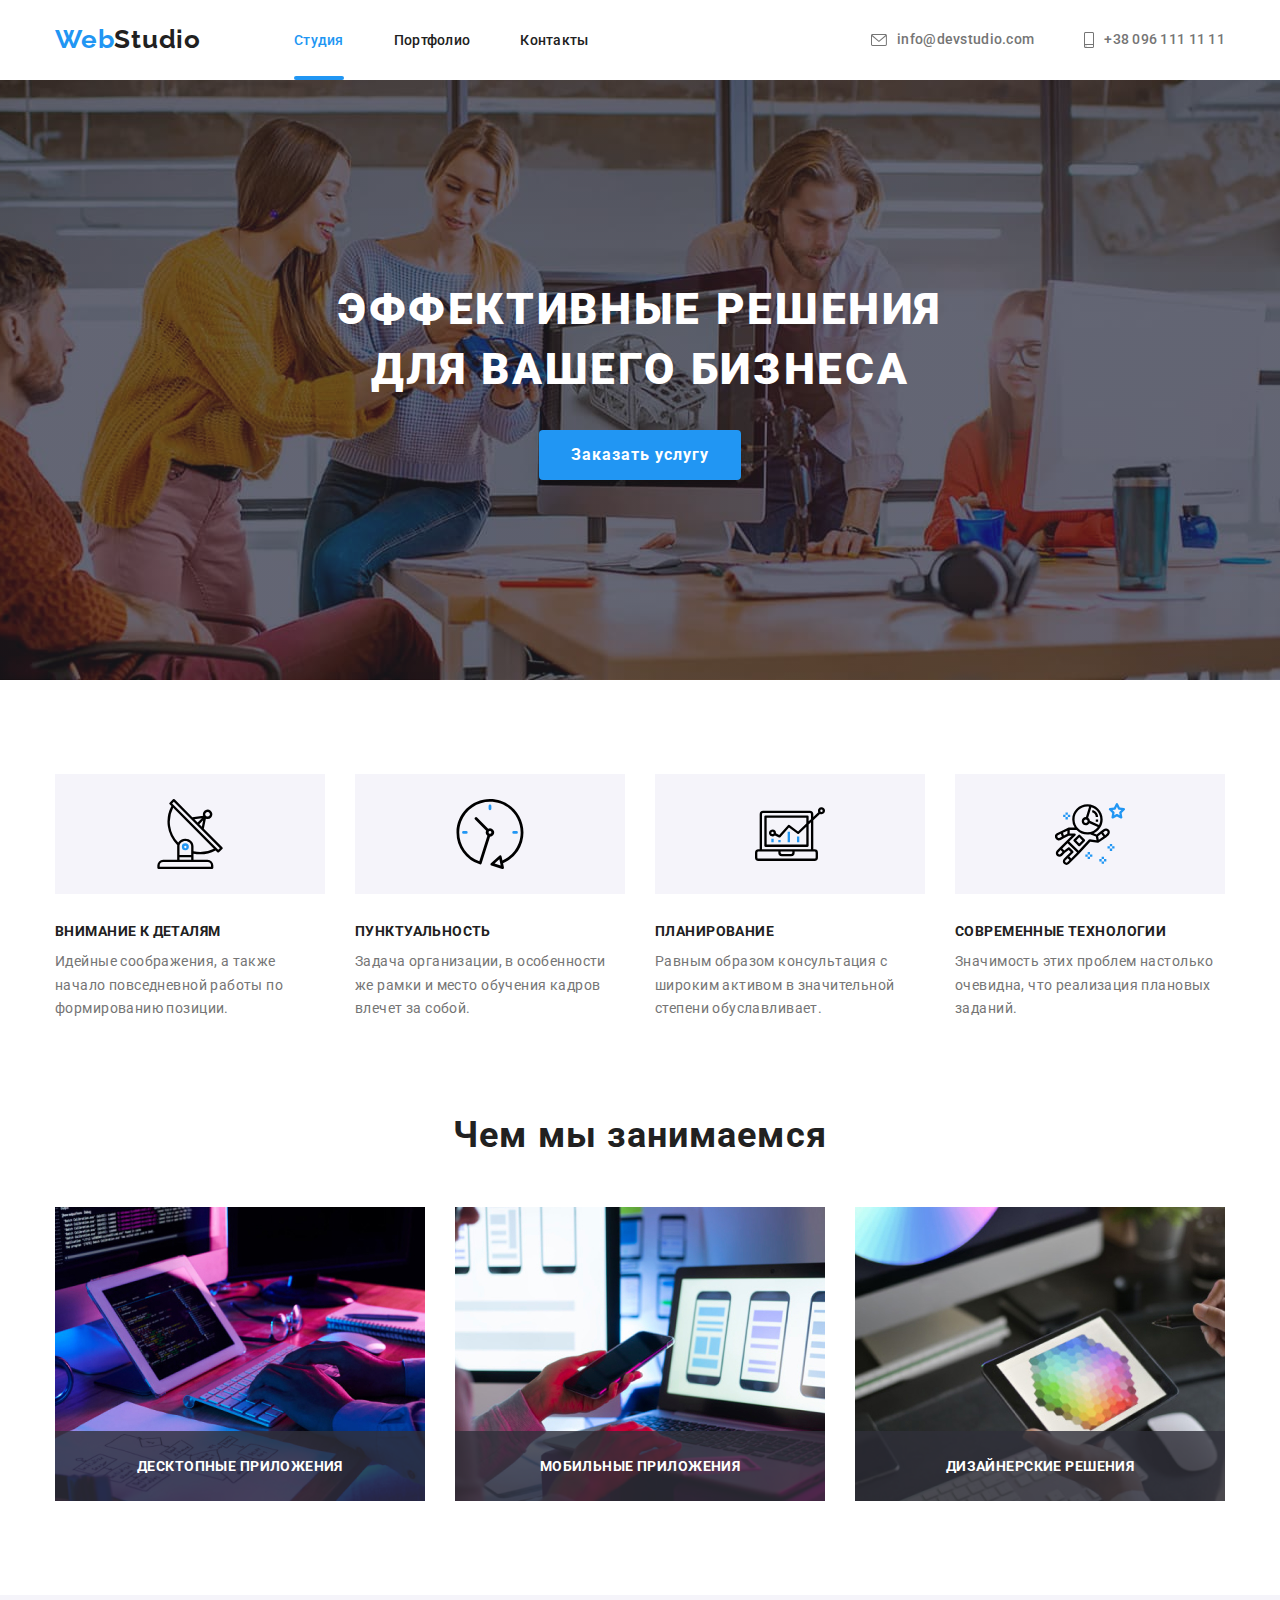
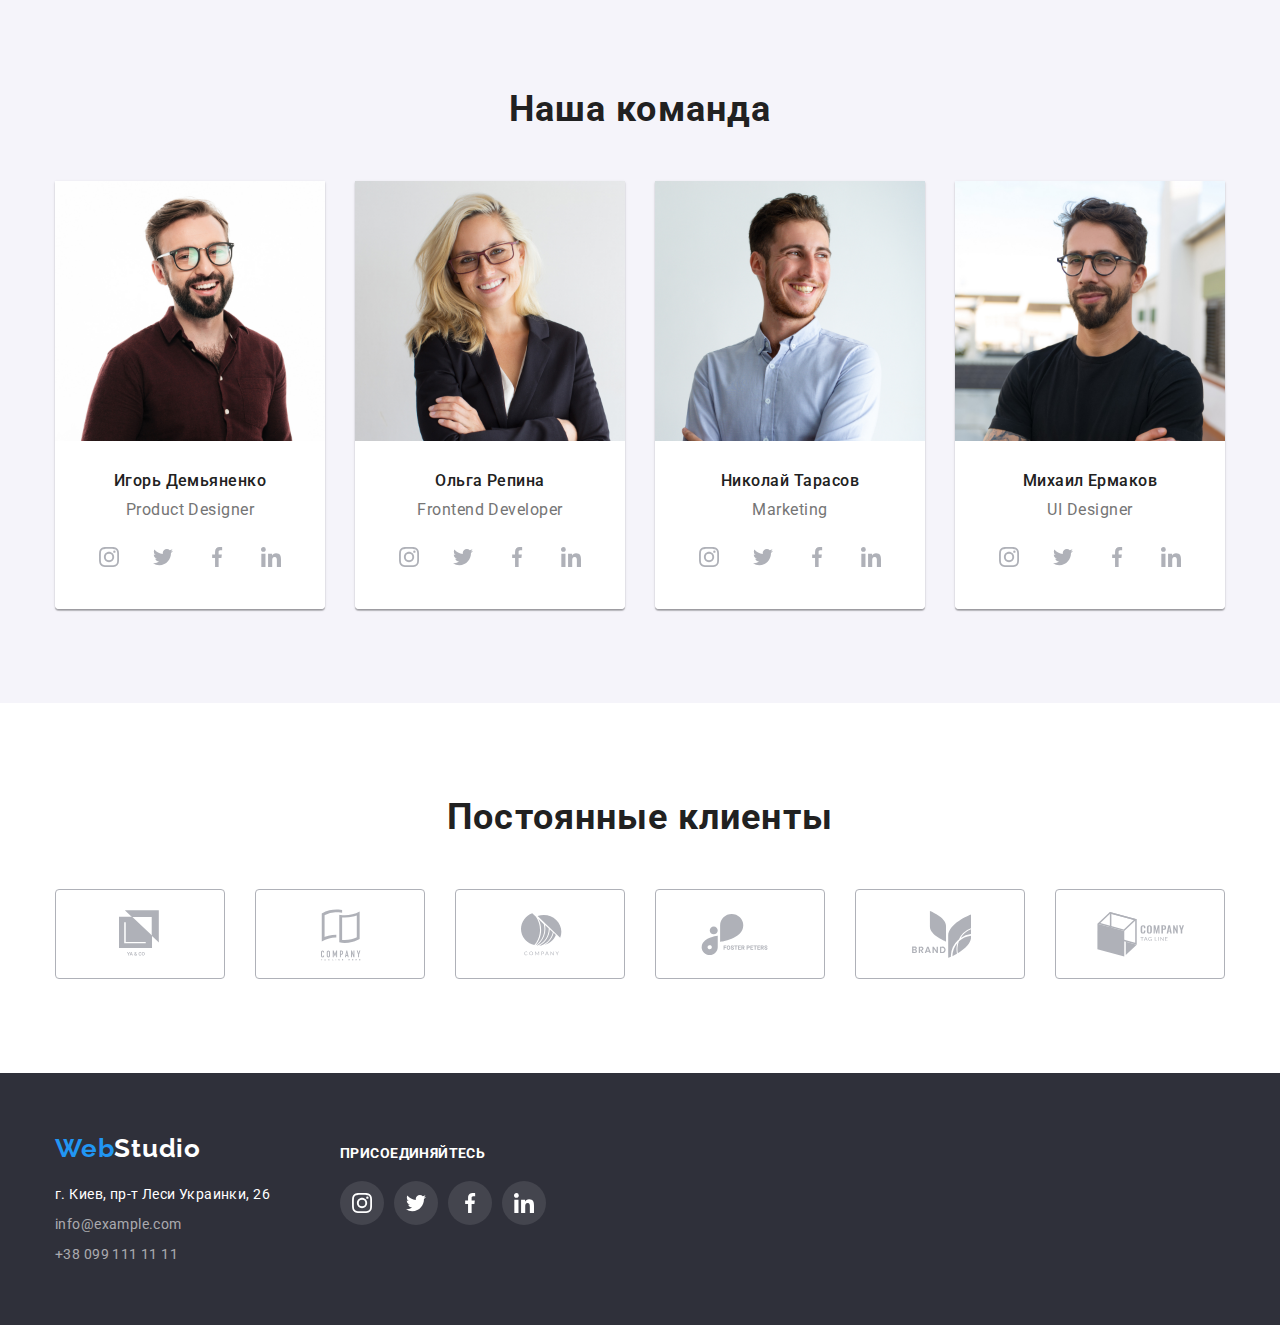
==== index.html @ b8bbd7d8 "complete main page" ====
<!DOCTYPE html>
<html lang="ru">
<head>
    <meta charset="UTF-8">
    <meta name="viewport" content="width=device-width, initial-scale=1.0">
    <link href="https://fonts.googleapis.com/css2?family=Raleway:wght@700&family=Roboto:wght@400;500;700;900&display=swap"
    rel="stylesheet">
    <link rel="stylesheet" href="https://cdnjs.cloudflare.com/ajax/libs/modern-normalize/1.0.0/modern-normalize.min.css">
    <link rel="stylesheet" href="./styles.css">
    <title>WebStudio</title>
</head>
<body>
    <header class="page-header">
        
           <div class="container header-container">
                <nav class="nav-content">
                    <a class="header-logo" href="./index.html"><span class="logo-part">Web</span>Studio</a>
                    <ul class="nav-list">
                        <li class="nav-link">
                            <a class="current item" href="./index.html">Студия</a>
                        </li>
                        <li class="nav-link">
                            <a class="item" href="./portfolio.html">Портфолио</a>
                        </li>
                        <li class="nav-link">
                            <a class="item" href="#">Контакты</a>
                        </li>
                    </ul>
                </nav>
                
                <ul class="info-head">
                    <li class="info-link">
                        <a class="item" href="mailto:info@devstudio.com">
                            <svg class="info-icon" width="16" height="12">
                                <use href="./images/sprite.svg#envelope"></use>
                            </svg>
                            info@devstudio.com
                        </a>
                        </li>
                    <li class="info-link">
                        <a class="item" href="tel:+380961111111">
                            <svg class="info-icon" width="10" height="16">
                                <use href="./images/sprite.svg#smartphone"></use>
                            </svg>
                            +38 096 111 11 11</a></li>
                </ul>
           </div>
    </header>
    
    <main>
                            <!--Hero-->
        <section class="hero-section">
            <div class="hero-container">
                <h1 class="hero-title">Эффективные решения для вашего бизнеса</h1>
                <button class="button" type="button">Заказать услугу</button>
            </div>
        </section>
        
                            <!--Наши преимущества-->
        <section class="features">
            <!-- <h2>Наши преимущества</h2> -->
            <div class="container">
                <ul class="features-list">
                    <li class="item">
                        <div class="features-icon">
                            <svg class="antenna" width="70" height="70">
                                <use href="./images/sprite.svg#antenna"></use>
                            </svg>
                        </div>
                        <h3 class="features-title">Внимание к деталям</h3>
                        <p class="features-content">Идейные соображения, а также начало повседневной работы по формированию позиции.</p>
                    </li>
                    <li class="item">
                        <div class="features-icon">
                            <svg class="antenna" width="70" height="70">
                                <use href="./images/sprite.svg#clock"></use>
                            </svg>
                        </div>
                        <h3 class="features-title">Пунктуальность</h3>
                        <p class="features-content">Задача организации, в особенности же рамки и место обучения кадров влечет за собой.
                        </p>
                    </li>
                    <li class="item">
                        <div class="features-icon">
                            <svg class="antenna" width="70" height="70">
                                <use href="./images/sprite.svg#diagram"></use>
                            </svg>
                        </div>
                        <h3 class="features-title">Планирование</h3>
                        <p class="features-content">Равным образом консультация с широким активом в значительной степени обуславливает.
                        </p>
                    </li>
                    <li class="item">
                        <div class="features-icon">
                            <svg class="antenna" width="70" height="70">
                                <use href="./images/sprite.svg#astronaut"></use>
                            </svg>
                        </div>
                        <h3 class="features-title">Современные технологии</h3>
                        <p class="features-content">Значимость этих проблем настолько очевидна, что реализация плановых заданий.</p>
                    </li>
                </ul>
            </div>
        </section>
                            <!-- Чем мы занимаемся -->
        <section class="doing">
            <div class="container">
                <h2 class="section-title">Чем мы занимаемся</h2>
                <ul class="doing-list">
                    <li class="doing-item">
                        <img class="doing-image" src="./images/img1.jpg" alt="doing-img" width="370">
                        <div class="doing-caption">
                            <p class="caption">Десктопные приложения</p>
                        </div>
                    </li>
                    <li class="doing-item">
                        <img class="doing-image" src="./images/img2.jpg" alt="doing-img" width="370">
                        <div class="doing-caption">
                            <p class="caption">Мобильные приложения</p>
                        </div>
                    </li>
                    <li class="doing-item">
                        <img class="doing-image" src="./images/img3.jpg" alt="doing-img" width="370">
                        <div class="doing-caption">
                            <p class="caption">Дизайнерские решения</p>
                        </div>
                    </li>
                </ul>
            </div>
        </section>
                            <!-- Наши сотрудники -->
        <section class="members">
            <div class="container">
                <h2 class="section-title">Наша команда</h2>
                <ul class="member-list">
                    <li class="card">
                        <img src="./images/photo1.jpg" alt="Игорь Демьяненко" width="270">
                        <div class="card-content">
                            <h4 class="members-name">Игорь Демьяненко</h4>
                            <p class="members-position">Product Designer</p>
                            <ul class="soc-media-list">
                                <li class="soc-media-item">
                                    <a class="soc-media-link" href="#">
                                        <svg class="soc-media-logo">
                                            <use href="./images/sprite.svg#instagram"></use>
                                        </svg>
                                    </a>
                                </li>
                                <li class="soc-media-item">
                                    <a class="soc-media-link" href="#">
                                        <svg class="soc-media-logo">
                                            <use href="./images/sprite.svg#twitter"></use>
                                        </svg>
                                    </a>
                                </li>
                                <li class="soc-media-item">
                                    <a class="soc-media-link" href="#">
                                        <svg class="soc-media-logo">
                                            <use href="./images/sprite.svg#facebook"></use>
                                        </svg>
                                    </a>
                                </li>
                                <li class="soc-media-item">
                                    <a class="soc-media-link" href="#">
                                        <svg class="soc-media-logo">
                                            <use href="./images/sprite.svg#linkedin"></use>
                                        </svg>
                                    </a>
                                </li>
                            </ul>
                        </div>
                    </li>
                    <li class="card">
                        <img src="./images/photo2.jpg" alt="Ольга Репина" width="270">
                        <div class="card-content">
                            <h4 class="members-name">Ольга Репина</h4>
                            <p class="members-position">Frontend Developer</p>
                            <ul class="soc-media-list">
                                <li class="soc-media-item">
                                    <a class="soc-media-link" href="#">
                                        <svg class="soc-media-logo">
                                            <use href="./images/sprite.svg#instagram"></use>
                                        </svg>
                                    </a>
                                </li>
                                <li class="soc-media-item">
                                    <a class="soc-media-link" href="#">
                                        <svg class="soc-media-logo">
                                            <use href="./images/sprite.svg#twitter"></use>
                                        </svg>
                                    </a>
                                </li>
                                <li class="soc-media-item">
                                    <a class="soc-media-link" href="#">
                                        <svg class="soc-media-logo">
                                            <use href="./images/sprite.svg#facebook"></use>
                                        </svg>
                                    </a>
                                </li>
                                <li class="soc-media-item">
                                    <a class="soc-media-link" href="#">
                                        <svg class="soc-media-logo">
                                            <use href="./images/sprite.svg#linkedin"></use>
                                        </svg>
                                    </a>
                                </li>
                            </ul>
                        </div>
                    </li>
                    <li class="card">
                        <img src="./images/photo3.jpg" alt="Николай Тарасов" width="270">
                        <div class="card-content">
                            <h4 class="members-name">Николай Тарасов</h4>
                            <p class="members-position">Marketing</p>
                            <ul class="soc-media-list">
                                <li class="soc-media-item">
                                    <a class="soc-media-link" href="#">
                                        <svg class="soc-media-logo">
                                            <use href="./images/sprite.svg#instagram"></use>
                                        </svg>
                                    </a>
                                </li>
                                <li class="soc-media-item">
                                    <a class="soc-media-link" href="#">
                                        <svg class="soc-media-logo">
                                            <use href="./images/sprite.svg#twitter"></use>
                                        </svg>
                                    </a>
                                </li>
                                <li class="soc-media-item">
                                    <a class="soc-media-link" href="#">
                                        <svg class="soc-media-logo">
                                            <use href="./images/sprite.svg#facebook"></use>
                                        </svg>
                                    </a>
                                </li>
                                <li class="soc-media-item">
                                    <a class="soc-media-link" href="#">
                                        <svg class="soc-media-logo">
                                            <use href="./images/sprite.svg#linkedin"></use>
                                        </svg>
                                    </a>
                                </li>
                            </ul>
                        </div>
                    </li>
                    <li class="card">
                        <img src="./images/photo4.jpg" alt="Михаил Ермаков" width="270">
                        <div class="card-content">
                            <h4 class="members-name">Михаил Ермаков</h4>
                            <p class="members-position">UI Designer</p>
                            <ul class="soc-media-list">
                                <li class="soc-media-item">
                                    <a class="soc-media-link" href="#">
                                        <svg class="soc-media-logo">
                                            <use href="./images/sprite.svg#instagram"></use>
                                        </svg>
                                    </a>
                                </li>
                                <li class="soc-media-item">
                                    <a class="soc-media-link" href="#">
                                        <svg class="soc-media-logo">
                                            <use href="./images/sprite.svg#twitter"></use>
                                        </svg>
                                    </a>
                                </li>
                                <li class="soc-media-item">
                                    <a class="soc-media-link" href="#">
                                        <svg class="soc-media-logo">
                                            <use href="./images/sprite.svg#facebook"></use>
                                        </svg>
                                    </a>
                                </li>
                                <li class="soc-media-item">
                                    <a class="soc-media-link" href="#">
                                        <svg class="soc-media-logo">
                                            <use href="./images/sprite.svg#linkedin"></use>
                                        </svg>
                                    </a>
                                </li>
                            </ul>
                        </div>
                    </li>
                </ul>
            </div>
        </section>


        <section class="clients">
           <div class="container">
               <h2 class="section-title">Постоянные клиенты</h2>
                <ul class="clients-list">
                    <li class="clients-list-item">
                        <a class="client-link" href="#">
                            <svg class="client-logo" width="44" height="49">
                                <use href="./images/sprite.svg#logo1"></use>
                            </svg>
                        </a>
                    </li>
                    <li class="clients-list-item">
                        <a class="client-link" href="#">
                            <svg class="client-logo" width="40" height="52">
                                <use href="./images/sprite.svg#logo2"></use>
                            </svg>
                        </a>
                    </li>
                    <li class="clients-list-item">
                        <a class="client-link" href="#">
                            <svg class="client-logo" width="41" height="43">
                                <use href="./images/sprite.svg#logo3"></use>
                            </svg>
                        </a>
                    </li>
                    <li class="clients-list-item">
                        <a class="client-link" href="#">
                            <svg class="client-logo" width="80" height="42">
                                <use href="./images/sprite.svg#logo4"></use>
                            </svg>
                        </a>
                    </li>
                    <li class="clients-list-item">
                        <a class="client-link" href="#">
                            <svg class="client-logo" width="59" height="47">
                                <use href="./images/sprite.svg#logo5"></use>
                            </svg>
                        </a>
                    </li>
                    <li class="clients-list-item">
                        <a class="client-link" href="#">
                            <svg class="client-logo" width="88" height="45">
                                <use href="./images/sprite.svg#logo6"></use>
                            </svg>
                        </a>
                    </li>
                </ul>
           </div>
        </section>
    </main>




    <footer class="page-footer">
        <div class="container footer-container">
            <div class="address-container">
                <a class="footer-logo" href="./index.html"><span class="logo-part">Web</span>Studio</a>
                <address>
                    <ul class="address-list">
                        <li class="address-list-item">
                            <p class="address">г. Киев, пр-т Леси Украинки, 26</p>
                        </li>
                        <li class="address-list-item"><a class="info-foot" href="mailto:info@example.com">info@example.com</a></li>
                        <li class="address-list-item"><a class="info-foot" href="tel:+380991111111">+38 099 111 11 11</a></li>
                    </ul>
                </address>
            </div>
            <div class="media-container">
                <p class="join-text">Присоединяйтесь</p>
                <ul class="footer-media-list">
                    <li class="footer-media-item">
                        <a class="footer-media-link" href="#">
                            <svg class="footer-media-logo">
                                <use href="./images/sprite.svg#instagram"></use>
                            </svg>
                        </a>
                    </li>
                    <li class="footer-media-item">
                        <a class="footer-media-link" href="#">
                            <svg class="footer-media-logo">
                                <use href="./images/sprite.svg#twitter"></use>
                            </svg>
                        </a>
                    </li>
                    <li class="footer-media-item">
                        <a class="footer-media-link" href="#">
                            <svg class="footer-media-logo">
                                <use href="./images/sprite.svg#facebook"></use>
                            </svg>
                        </a>
                    </li>
                    <li class="footer-media-item">
                        <a class="footer-media-link" href="#">
                            <svg class="footer-media-logo">
                                <use href="./images/sprite.svg#linkedin"></use>
                            </svg>
                        </a>
                    </li>
                </ul>
            
            </div>
        </div>
        
    </footer>
</body>
</html>
---- styles.css ----
:root {
  --primary-title-color: #212121;
  --primary-text-color: #757575;
  --accent-color: #2196f3;
  --secondary-title-color: #ffffff;
  --button-background: #f5f4fa;
  --footer-background: #2f303a;
  --hero-background: #c4c4c4;
  --border: #eeeeee;
  --icon-background: #f5f4fa;
  --logo-color: rgba(175, 177, 184, 1);
}

/* Header */
body {
  font-family: Roboto, sans-serif;
  color: var(--primary-text-color);
}

ul {
  list-style: none;
  padding-inline-start: 0px;
  margin: 0px;
}

p {
  font-style: normal;
  margin: 0px;
}
a {
  text-decoration: none;
  font-style: normal;
}
h1,
h2,
h3,
h4 {
  margin: 0px;
}
img {
  display: block;
  max-width: 100%;
  height: auto;
}
.container {
  width: 1200px;
  padding-left: 15px;
  padding-right: 15px;
  margin-left: auto;
  margin-right: auto;
}

.header-container {
  display: flex;
  justify-content: space-between;
}
.nav-content {
  display: flex;
  align-items: center;
}
.logo-part {
  color: var(--accent-color);
}
.header-logo {
  margin-right: 93px;
  font-family: Raleway;
  color: var(--primary-title-color);
  font-weight: 700;
  font-size: 26px;
  line-height: 1.2;
  letter-spacing: 0.03em;
}
.footer-logo {
  display: block;
  margin-bottom: 20px;
  font-family: Raleway;
  color: var(--secondary-title-color);
  font-weight: 700;
  font-size: 26px;
  line-height: 1.2;
  letter-spacing: 0.03em;
}
.nav-list {
  display: flex;
}

.nav-link .item {
  color: var(--primary-title-color);
  font-weight: 500;
  font-size: 14px;
  line-height: 1.15;
  letter-spacing: 0.02em;

  display: block;
  position: relative;
  padding-bottom: 32px;
  padding-top: 32px;
  transition: color 250ms;
}
.nav-link + .nav-link {
  margin-left: 50px;
}
.nav-link .item:hover,
.nav-link .item:focus {
  color: var(--accent-color);
}

.nav-list .current {
  color: var(--accent-color);
}
.info-head {
  display: flex;
  align-items: center;
}
.info-link + .info-link {
  margin-left: 50px;
}
.info-head .item {
  display: flex;
  
  color: var(--primary-text-color);
  font-weight: 500;
  font-size: 14px;
  line-height: 1.14;
  letter-spacing: 0.02em;
  align-items: center;
  transition: color 250ms;
 
}
.info-icon {
  fill: var(--primary-text-color);
  margin-right: 10px;
  transition: fill 250ms;
  
}
.info-link .item:hover,
.info-link .item:focus {
  color: var(--accent-color);
}
.info-link .item:hover .info-icon,
.info-link .item:focus .info-icon {
  fill: var(--accent-color);
}
.item.current:after {
  display: block;
  position: absolute;
  content: '';
  width: 100%;
  height: 4px;
  bottom: 0;
  background-color: var(--accent-color);
  border-radius: 2px;
  
}

/* HERO CONTAINER */
.hero-section {
  max-width: 1600px;
 padding: 200px 0px;
  margin-left: auto;
  margin-right: auto;
  background-image: linear-gradient(
      to right,
      rgba(47, 48, 58, 0.4),
      rgba(47, 48, 58, 0.4)
    ),
    url(./images/hero_background.jpg);
  background-color: var(--hero-background);
  background-position: center;
}
.hero-container {
  width: 700px;
  text-align: center;
  margin-left: auto;
  margin-right: auto;
 
}
.hero-title {
  color: var(--secondary-title-color);
  margin: 0px;
  margin-bottom: 30px;
  font-weight: 900;
  font-size: 44px;
  line-height: 1.36;
  text-align: center;
  letter-spacing: 0.06em;
  text-transform: uppercase;
}
.button {
  display: inline-block;
  color: var(--secondary-title-color);
  background-color: var(--accent-color);
  min-width: 200px;
  padding: 10px 32px;
  font-weight: 700;
  font-size: 16px;
  line-height: 1.88;
  box-shadow: 0px 4px 4px rgba(0, 0, 0, 0.15);
  border: transparent;
  border-radius: 4px;

  align-items: center;
  text-align: center;
  letter-spacing: 0.06em;
}

/* FEATURES */
.features {
  padding: 94px 0px;
}
.features-list {
  display: flex;
}
.features-list .item {
  width: 270px;
  margin-right: 30px;
}
.features-list .item:last-child {
  margin-right: 0px;
}
.features-title {
  color: var(--primary-title-color);
  font-weight: 700;
  font-size: 14px;
  line-height: 1.14;
  letter-spacing: 0.03em;
  text-transform: uppercase;
  margin-bottom: 10px;
}

.features-icon {
  display: flex;
  height: 120px;
  background-color: var(--icon-background);
  margin-bottom: 30px;
  align-items: center;
  justify-content: center;
}

.features-content {
  color: var(--primary-text-color);
  font-weight: 400;
  font-size: 14px;
  line-height: 1.7;
  letter-spacing: 0.03em;
}

/* ЧЕМ МЫ ЗАНИМАЕМСЯ */
.section-title {
  color: var(--primary-title-color);
  font-weight: 700;
  font-size: 36px;
  line-height: 1.16;
  letter-spacing: 0.03em;
  margin-bottom: 50px;
  text-align: center;
}

.doing {
  padding-bottom: 94px;
}
.doing-list {
  display: flex;
}
.doing-item {
  position: relative;
}
.doing-caption {
  display: flex;
  position: absolute;
  width: 100%;
  height: 70px;
  bottom: 0;
  background: rgba(47, 48, 58, 0.8);
  align-items: center;
  justify-content: center;
  

}
.caption {
  display: block;
  font-style: normal;
font-weight: bold;
font-size: 14px;
line-height: 16px;
color: var(--secondary-title-color);
letter-spacing: 0.03em;
text-transform: uppercase;



}


.doing-item:not(:last-child) {
  margin-right: 30px;
}

/* НАША КОМАНДА */


.members {
  background-color: var(--button-background);
  padding: 94px 0px;
  text-align: center;
}

.member-list {
  display: flex;
}

.card:not(:last-child) {
  margin-right: 30px;
}

.card {
  box-shadow: 0px 1px 3px rgba(0, 0, 0, 0.12), 0px 1px 1px rgba(0, 0, 0, 0.14),
    0px 2px 1px rgba(0, 0, 0, 0.2);
  border-radius: 0px 0px 4px 4px;
  overflow: hidden;
}

.card-content {
  background-color: var(--secondary-title-color);
  padding: 30px 32px;
}
.members-name {
  color: var(--primary-title-color);
  font-weight: 500;
  font-size: 16px;
  line-height: 1.2;
  letter-spacing: 0.03em;
  margin-bottom: 10px;
}

.members-position {
  color: var(--primary-text-color);
  font-weight: 400;
  font-size: 16px;
  line-height: 1.2;
  letter-spacing: 0.03em;
  margin-bottom: 16px;
}

.soc-media-list {
  display: flex;
}
.soc-media-item {
  display: block;
  justify-content: center;
  align-items: center;
}
.soc-media-item:not(:last-child) {
  margin-right: 10px;
}
.soc-media-link {
  display: flex;

  width: 44px;
  height: 44px;

  justify-content: center;
  align-items: center;
  border-radius: 50%;
  transition: background-color 250ms;
}

.soc-media-logo {
  display: block;
  width: 20px;
  height: 20px;
  fill: var(--logo-color);
  transition: fill 250ms;
}

.soc-media-link:hover,
.soc-media-link:focus {
  background-color: var(--accent-color);
}
.soc-media-link:hover .soc-media-logo,
.soc-media-link:focus .soc-media-logo {
  fill: #ffffff;
}
/* CLIENTS SECTION */
.clients {
  padding-top: 94px;
  padding-bottom: 94px;
}
.clients-list {
  display: flex;
}
.clients-list-item {
  width: 170px;
  height: 90px;
  border: 1px solid var(--logo-color);
  border-radius: 4px;
  transition: border-color 250ms;
}
.clients-list-item:not(:last-child) {
  margin-right: 30px;
}
.client-link {
  display: flex;
  width: 170px;
  height: 90px;
  justify-content: center;
  align-items: center;
 
}
.client-logo {
  fill: var(--logo-color);
  transition: fill 250ms;
}

.clients-list-item:hover {
  border-color: var(--accent-color);
}
.clients-list-item:hover .client-logo {
  fill: var(--accent-color);
}

/* FOOTER SECTION */
.address {
  color: var(--secondary-title-color);
  font-weight: 400;
  font-size: 14px;
  line-height: 1.5;
  letter-spacing: 0.03em;
}

.info-foot {
  color: rgba(255, 255, 255, 0.6);
  font-weight: 400;
  font-size: 14px;
  line-height: 1.5;
  letter-spacing: 0.03em;
}

.info-list-foot:hover,
.info-list-foot:focus {
  color: var(--accent-color);
}

.page-footer {
  display: flex;
  background-color: var(--footer-background);
  padding-top: 60px;
  padding-bottom: 60px;
}
.footer-container {
  display: flex;
}
.address-container {
  margin-right: 70px;
}
.join-text {
  color: rgba(255, 255, 255, 1);
  margin-bottom: 20px;
  font-style: normal;
  font-weight: bold;
  font-size: 14px;
  line-height: 16px;
  letter-spacing: 0.03em;
  text-transform: uppercase;
}
.media-container {
  margin-top: 12px;
}
.address-list-item {
  display: block;
}
.address-list-item:not(:last-child) {
  margin-bottom: 9px;
}

.footer-media-list {
  display: flex;
}
.footer-media-item {
  display: block;
  justify-content: center;
  align-items: center;
}
.footer-media-item:not(:last-child) {
  margin-right: 10px;
}
.footer-media-link {
  display: flex;
  background: rgba(255, 255, 255, 0.1);
  width: 44px;
  height: 44px;

  justify-content: center;
  align-items: center;
  border-radius: 50%;
  transition: background-color 250ms;
}

.footer-media-logo {
  display: block;
  width: 20px;
  height: 20px;
  fill: #ffffff;
}

.footer-media-link:hover,
.footer-media-link:focus {
  background-color: var(--accent-color);
}
.footer-media-link:hover .footer-media-logo,
.footer-media-link:focus .footer-media-logo {
  fill: #ffffff;
}

/* Стили для Portfolio */
.portfolio-section {
  padding-top: 94px;
  padding-bottom: 94px;
  border-top: 1px solid #ececec;
}
.filter {
  display: flex;
  margin-bottom: 50px;
  justify-content: center;
}
.filter-button {
  display: block;
  color: var(--primary-title-color);
  background-color: var(--button-background);
  font-weight: 500;
  font-size: 16px;
  line-height: 1.6;
  text-align: center;
  letter-spacing: 0.03em;
  padding: 6px 22px;
  border: transparent;
  border-radius: 4px;
}
.filter-item:not(:last-child) {
  margin-right: 8px;
}
.filter-button:hover,
.filter-button:focus {
  color: var(--secondary-title-color);
  background-color: var(--accent-color);
}
.work-card {
  display: block;

  margin-right: 30px;
  margin-bottom: 30px;
}
.work-card:hover,
.work-card:focus {
  box-shadow: 0px 1px 1px rgba(0, 0, 0, 0.12), 0px 4px 4px rgba(0, 0, 0, 0.06),
    1px 4px 6px rgba(0, 0, 0, 0.16);
}
.work-card:nth-child(3n) {
  margin-right: 0px;
}
.work-card:nth-last-child(-n + 3) {
  margin-bottom: 0px;
}

.work-list {
  display: flex;
  flex-wrap: wrap;
}

.work-card-content {
  border-bottom: 1px solid var(--border);
  border-left: 1px solid var(--border);
  border-right: 1px solid var(--border);
  padding: 20px 24px;
}
.project-title {
  color: var(--primary-title-color);
  font-weight: 700;
  font-size: 18px;
  line-height: 2;
  letter-spacing: 0.06em;
}
.project-type {
  color: var(--primary-text-color);
  font-weight: 400;
  font-size: 16px;
  line-height: 1.88;
  letter-spacing: 0.03em;
}
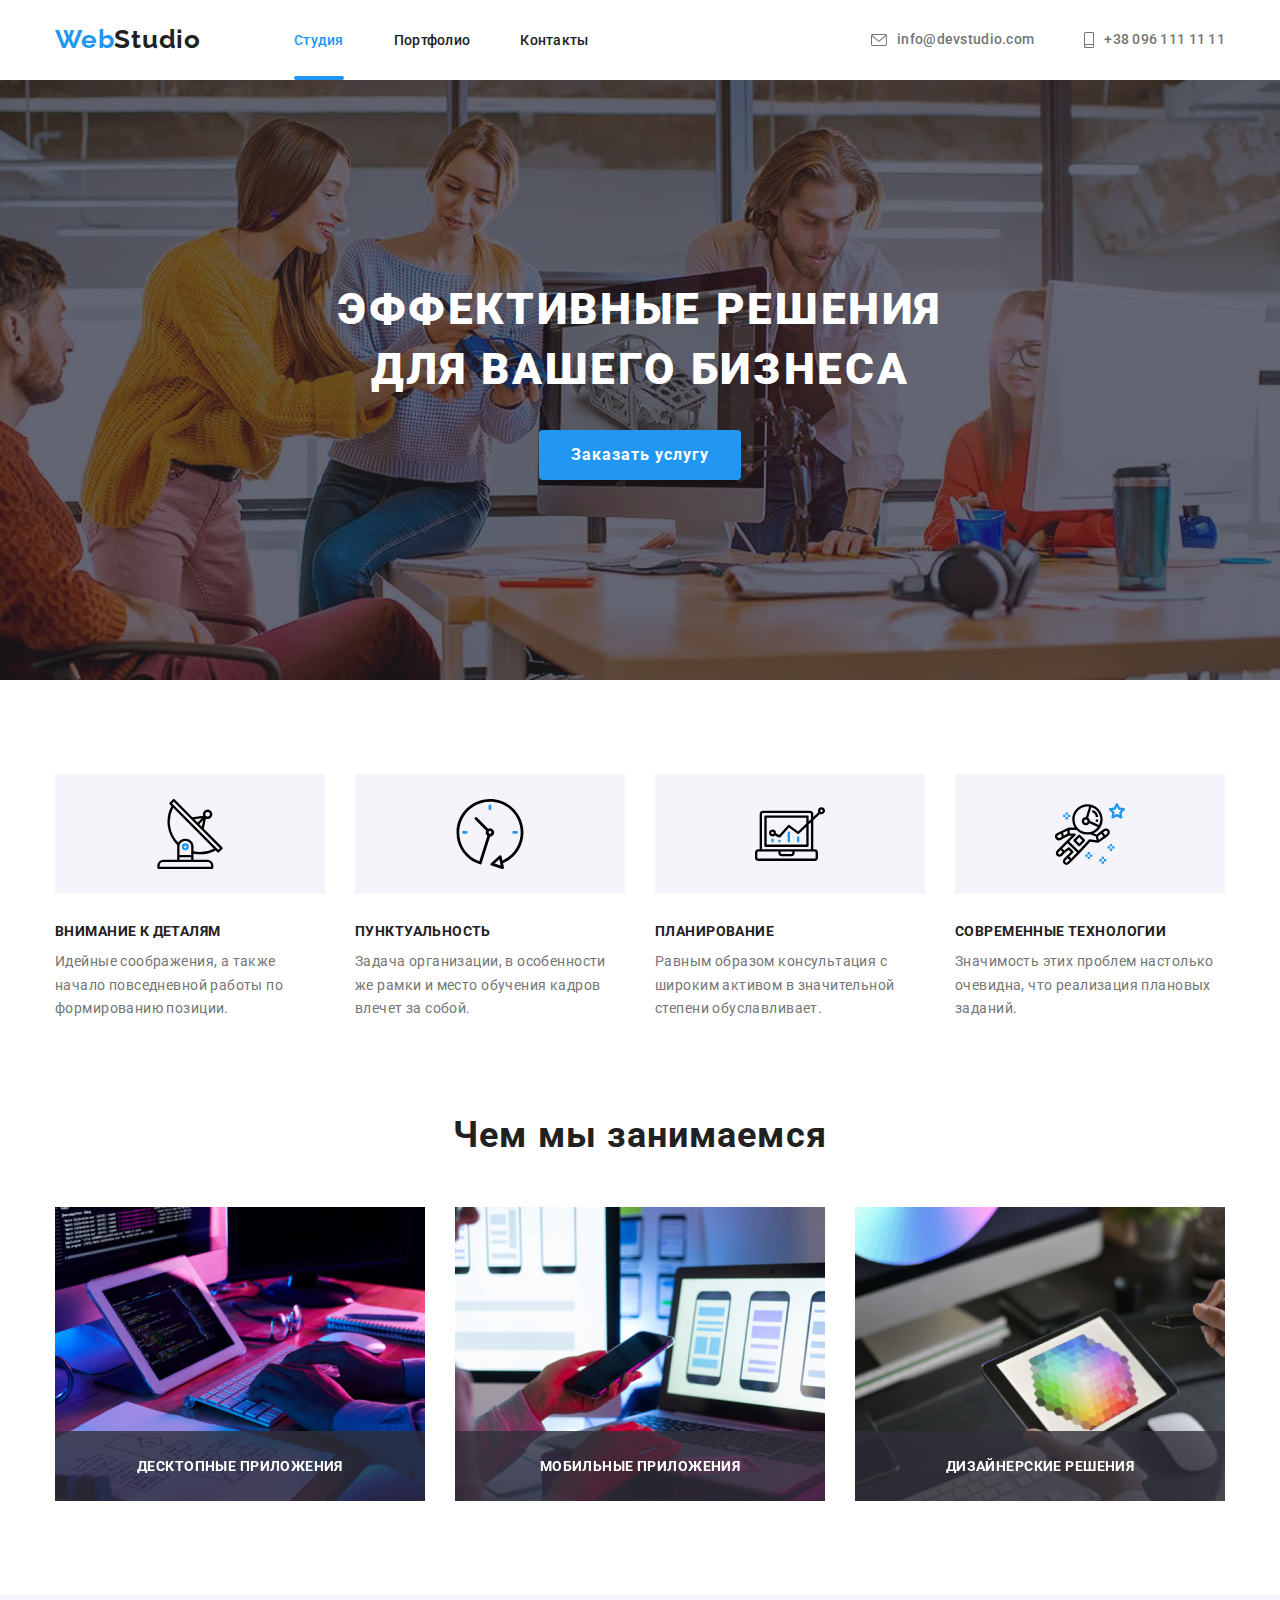
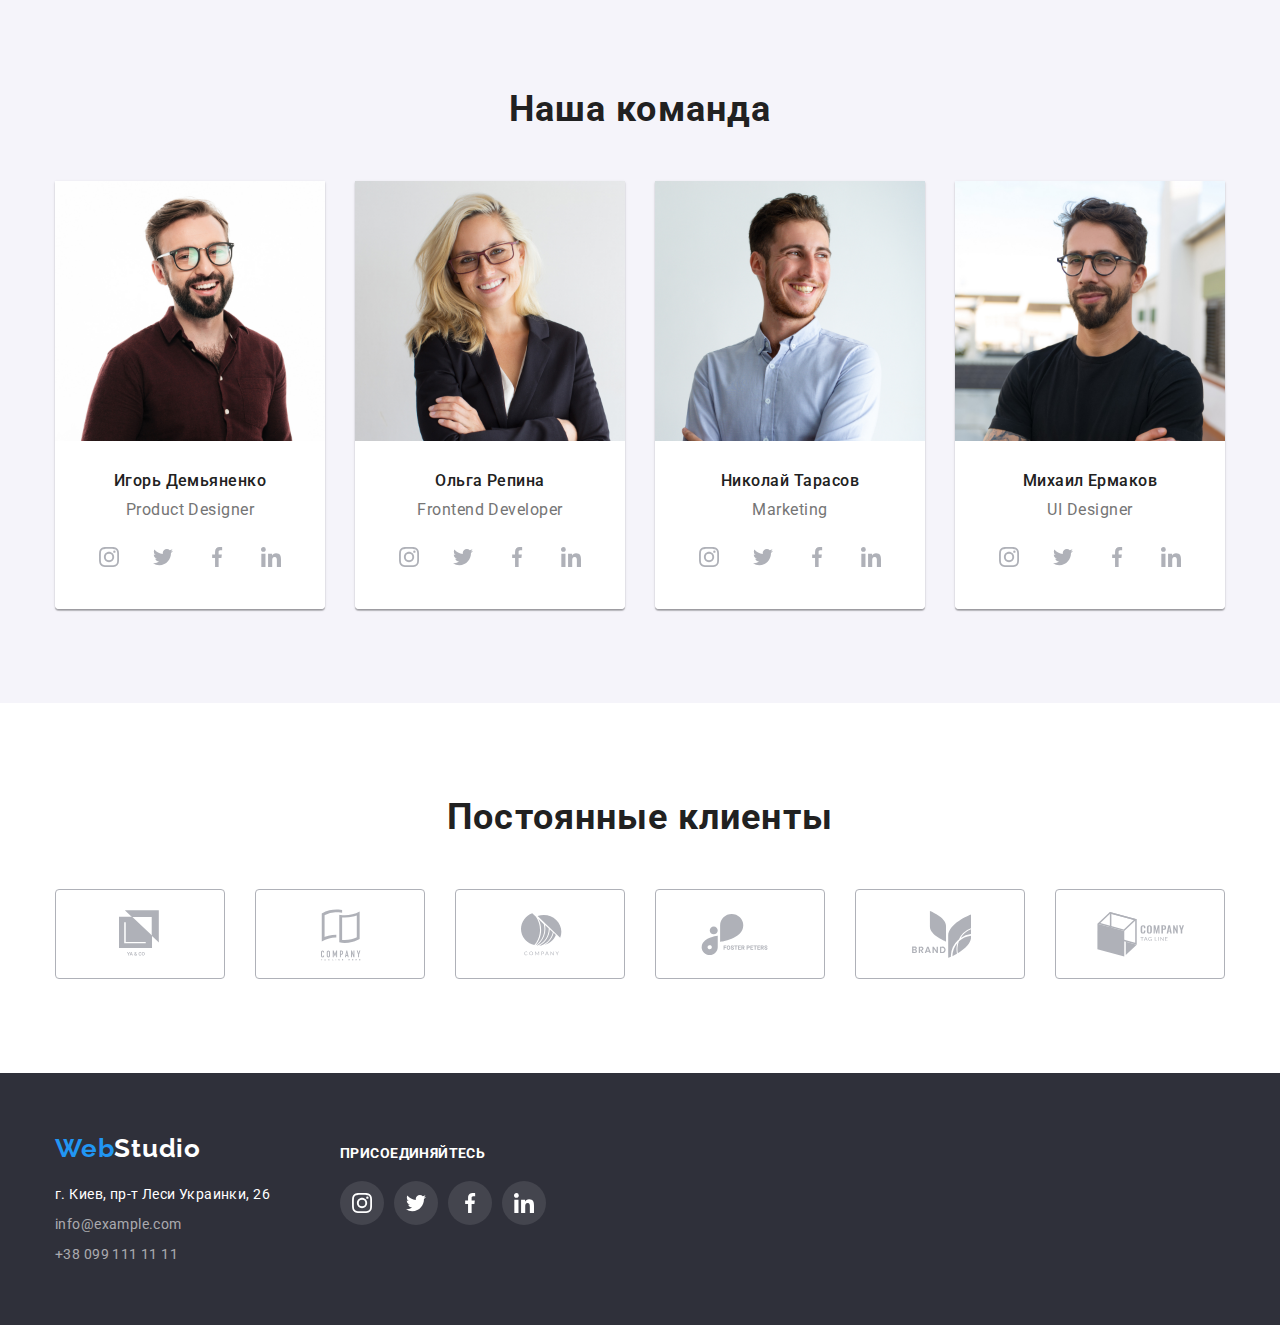
==== commit 5b067c66: "complete" ====
--- a/index.html
+++ b/index.html
@@ -52,7 +52,14 @@
         <section class="hero-section">
             <div class="hero-container">
                 <h1 class="hero-title">Эффективные решения для вашего бизнеса</h1>
-                <button class="button" type="button">Заказать услугу</button>
+                <button class="button" type="button" data-modal-open>Заказать услугу</button>
+                <div class="backdrop is-hidden" data-modal>
+                    <div class="modal">
+                        <svg class="modal-icon-close" width="30px" height="30px" data-modal-close>
+                            <use href="./images/sprite.svg#close"></use>
+                        </svg>
+                    </div>
+                </div>
             </div>
         </section>
         
@@ -391,5 +398,6 @@
         </div>
         
     </footer>
+    <script src="./js/modal.js"></script>
 </body>
 </html>--- a/styles.css
+++ b/styles.css
@@ -95,7 +95,7 @@
   position: relative;
   padding-bottom: 32px;
   padding-top: 32px;
-  transition: color 250ms;
+  transition: color 250ms cubic-bezier(0.4, 0, 0.2, 1);
 }
 .nav-link + .nav-link {
   margin-left: 50px;
@@ -124,13 +124,13 @@
   line-height: 1.14;
   letter-spacing: 0.02em;
   align-items: center;
-  transition: color 250ms;
+  transition: color 250ms cubic-bezier(0.4, 0, 0.2, 1);
  
 }
 .info-icon {
   fill: var(--primary-text-color);
   margin-right: 10px;
-  transition: fill 250ms;
+  transition: fill 250ms cubic-bezier(0.4, 0, 0.2, 1);
   
 }
 .info-link .item:hover,
@@ -141,7 +141,7 @@
 .info-link .item:focus .info-icon {
   fill: var(--accent-color);
 }
-.item.current:after {
+.item.current::after {
   display: block;
   position: absolute;
   content: '';
@@ -150,7 +150,6 @@
   bottom: 0;
   background-color: var(--accent-color);
   border-radius: 2px;
-  
 }
 
 /* HERO CONTAINER */
@@ -169,6 +168,7 @@
   background-position: center;
 }
 .hero-container {
+  position: relative;
   width: 700px;
   text-align: center;
   margin-left: auto;
@@ -362,7 +362,7 @@
   justify-content: center;
   align-items: center;
   border-radius: 50%;
-  transition: background-color 250ms;
+  transition: background-color 250ms cubic-bezier(0.4, 0, 0.2, 1);
 }
 
 .soc-media-logo {
@@ -370,7 +370,7 @@
   width: 20px;
   height: 20px;
   fill: var(--logo-color);
-  transition: fill 250ms;
+  transition: fill 250ms cubic-bezier(0.4, 0, 0.2, 1);
 }
 
 .soc-media-link:hover,
@@ -394,7 +394,7 @@
   height: 90px;
   border: 1px solid var(--logo-color);
   border-radius: 4px;
-  transition: border-color 250ms;
+  transition: border-color 250ms cubic-bezier(0.4, 0, 0.2, 1);
 }
 .clients-list-item:not(:last-child) {
   margin-right: 30px;
@@ -409,7 +409,7 @@
 }
 .client-logo {
   fill: var(--logo-color);
-  transition: fill 250ms;
+  transition: fill 250ms cubic-bezier(0.4, 0, 0.2, 1);
 }
 
 .clients-list-item:hover {
@@ -493,7 +493,7 @@
   justify-content: center;
   align-items: center;
   border-radius: 50%;
-  transition: background-color 250ms;
+  transition: background-color 250ms cubic-bezier(0.4, 0, 0.2, 1);
 }
 
 .footer-media-logo {
@@ -535,6 +535,7 @@
   padding: 6px 22px;
   border: transparent;
   border-radius: 4px;
+  transition: color 250ms cubic-bezier(0.4, 0, 0.2, 1), background-color 250ms cubic-bezier(0.4, 0, 0.2, 1);
 }
 .filter-item:not(:last-child) {
   margin-right: 8px;
@@ -544,21 +545,23 @@
   color: var(--secondary-title-color);
   background-color: var(--accent-color);
 }
-.work-card {
-  display: block;
-
+.work-list-item {
   margin-right: 30px;
   margin-bottom: 30px;
+}
+.work-card {
+  display: block;
+  transition: box-shadow 250ms cubic-bezier(0.4, 0, 0.2, 1);
 }
 .work-card:hover,
 .work-card:focus {
   box-shadow: 0px 1px 1px rgba(0, 0, 0, 0.12), 0px 4px 4px rgba(0, 0, 0, 0.06),
     1px 4px 6px rgba(0, 0, 0, 0.16);
 }
-.work-card:nth-child(3n) {
+.work-list-item:nth-child(3n) {
   margin-right: 0px;
 }
-.work-card:nth-last-child(-n + 3) {
+.work-list-item:nth-last-child(-n + 3) {
   margin-bottom: 0px;
 }
 
@@ -587,3 +590,74 @@
   line-height: 1.88;
   letter-spacing: 0.03em;
 }
+.work-image {
+  width: 370px;
+  position: relative;
+  overflow: hidden;
+}
+.overlay {
+  position: absolute;
+  display: block;
+  width: 100%;
+  height: 100%;
+  padding: 63px 24px;
+  background-color: rgba(33, 150, 243, 0.9);
+  top: 0;
+  left: 0;
+  transform: translateY(100%);
+  transition: transform 250ms cubic-bezier(0.4, 0, 0.2, 1);
+ 
+
+  
+}
+.work-card:hover .overlay,
+.work-card:focus .overlay {
+  transform: translateY(0%);
+}
+.overlay-text {
+  font-style: normal;
+  font-weight: normal;
+  font-size: 18px;
+  line-height: 28px;
+ 
+  
+  letter-spacing: 0.03em;
+  
+  color: #FFFFFF;
+}
+
+/* MODAL WINDOW */
+.backdrop {
+  position: fixed;
+  top: 0;
+  left: 0;
+  width: 100%;
+  height: 100%;
+  background-color: rgba(0, 0, 0, 0.2);
+  opacity: 1;
+  transition: opacity 250ms cubic-bezier(0.4, 0, 0.2, 1);
+}
+.backdrop.is-hidden {
+  opacity: 0;
+  pointer-events: none;
+}
+.backdrop.is-hidden .modal {
+  transform: translate(-50%, -50%) scale(0.9);
+ 
+}
+.modal {
+  position: absolute;
+  width: 528px;
+  height: 581px;
+  top: 50%;
+  left: 50%;
+  background-color: #ffffff;
+  border-radius: 4px;
+  transform: translate(-50%, -50%) scale(1);
+  transition: transform 250ms cubic-bezier(0.4, 0, 0.2, 1);
+}
+.modal-icon-close {
+position: absolute;
+top: 8px;
+right: 8px;
+}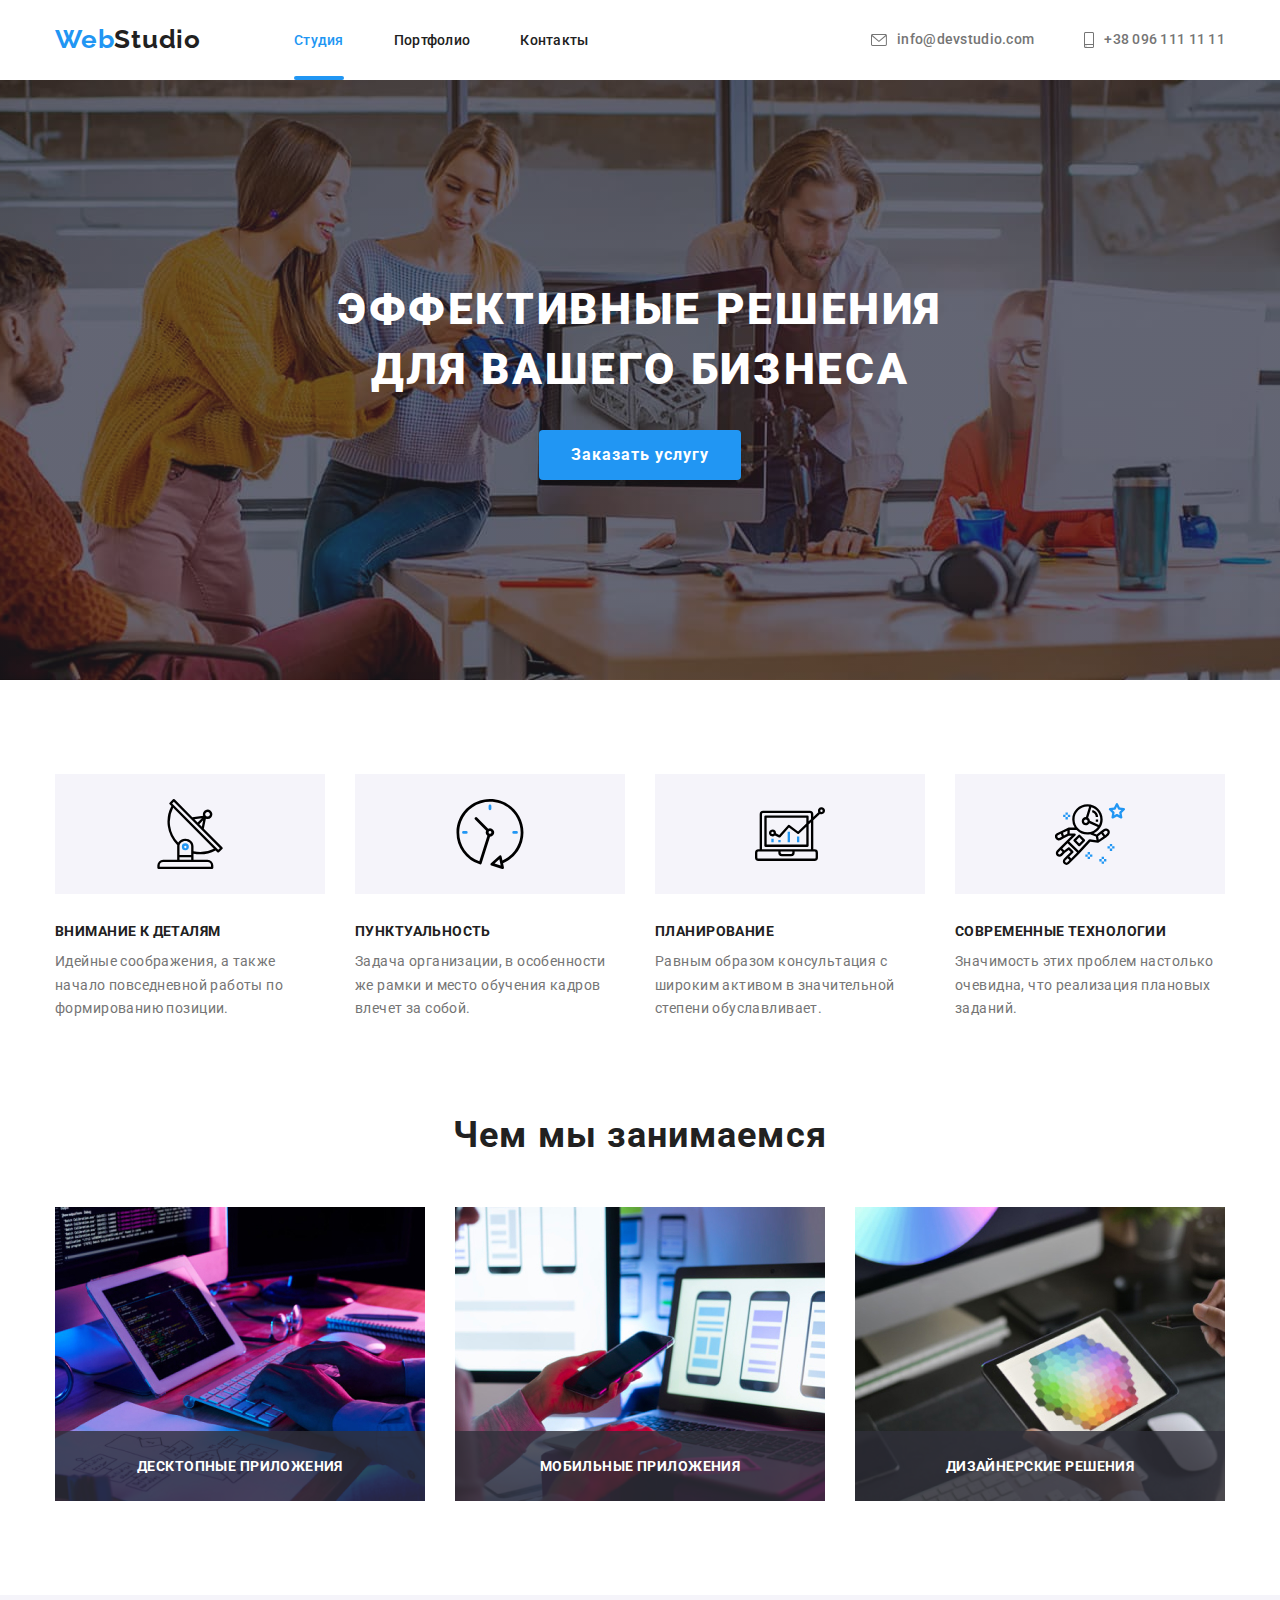
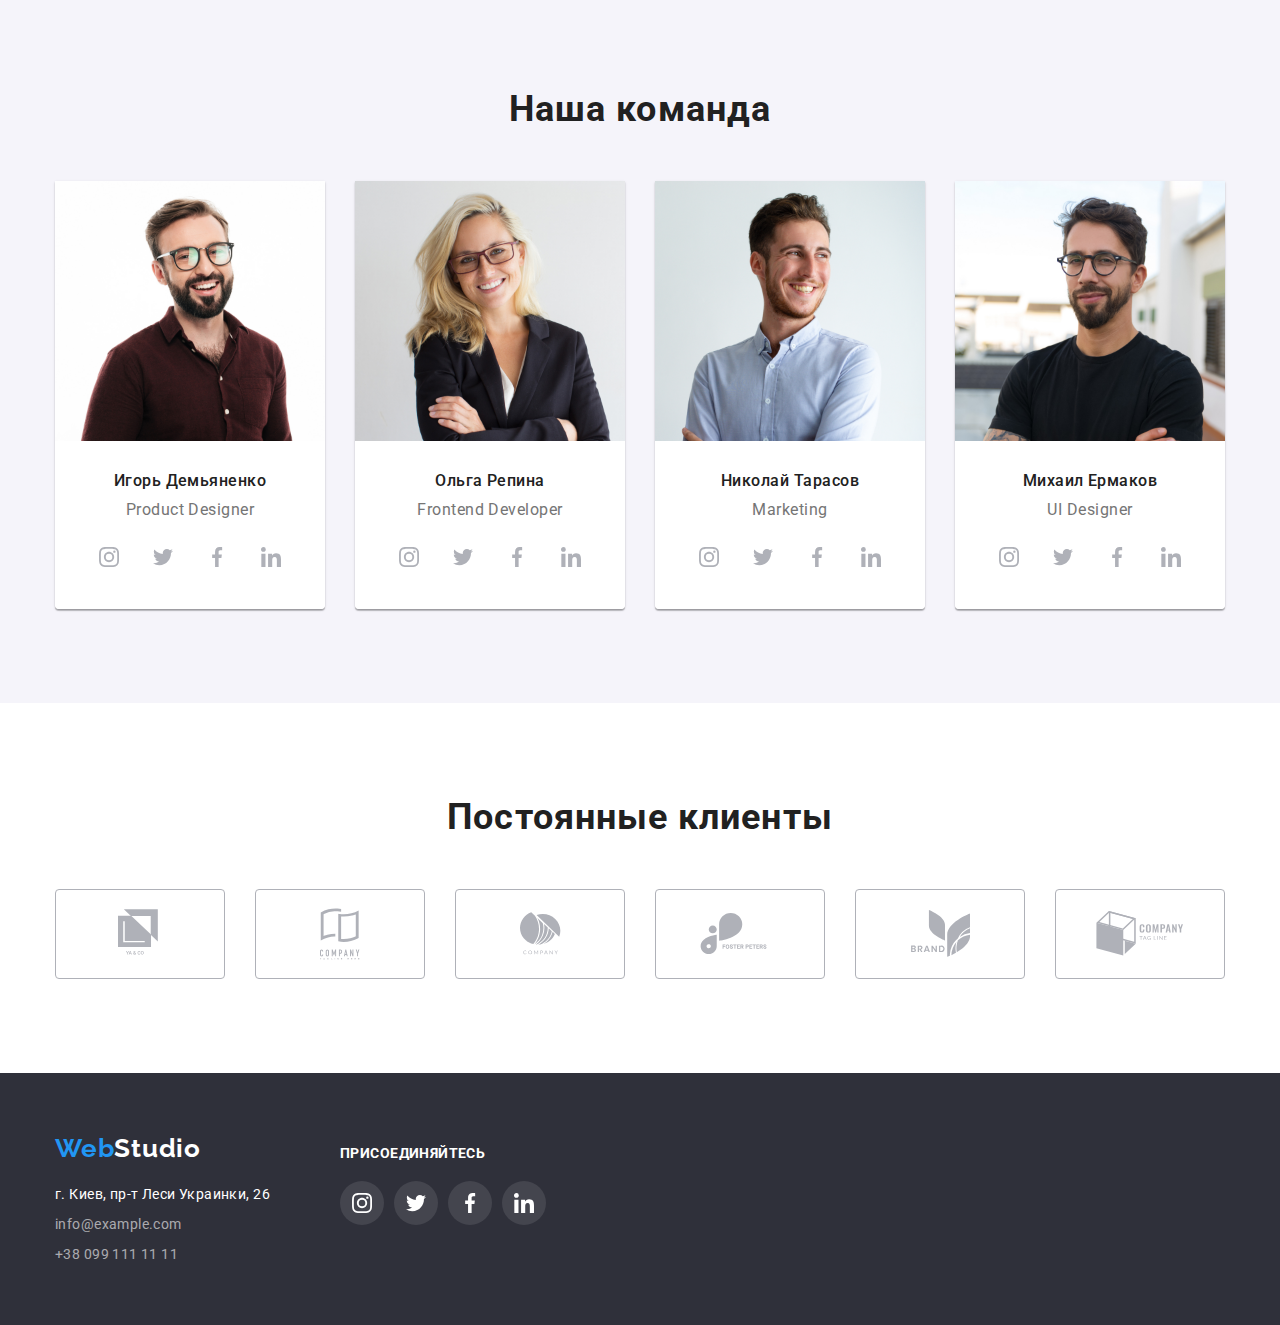
==== commit 51dbfa74: "minor fixes" ====
--- a/index.html
+++ b/index.html
@@ -53,13 +53,7 @@
             <div class="hero-container">
                 <h1 class="hero-title">Эффективные решения для вашего бизнеса</h1>
                 <button class="button" type="button" data-modal-open>Заказать услугу</button>
-                <div class="backdrop is-hidden" data-modal>
-                    <div class="modal">
-                        <svg class="modal-icon-close" width="30px" height="30px" data-modal-close>
-                            <use href="./images/sprite.svg#close"></use>
-                        </svg>
-                    </div>
-                </div>
+                
             </div>
         </section>
         
@@ -342,6 +336,15 @@
                 </ul>
            </div>
         </section>
+        
+        <!-- MODAL WINDOW -->
+        <div class="backdrop is-hidden" data-modal>
+            <div class="modal">
+                <svg class="modal-icon-close" width="30px" height="30px" data-modal-close>
+                    <use href="./images/sprite.svg#close"></use>
+                </svg>
+            </div>
+        </div>
     </main>
 
 
--- a/styles.css
+++ b/styles.css
@@ -392,19 +392,20 @@
 .clients-list-item {
   width: 170px;
   height: 90px;
+ 
+}
+.clients-list-item:not(:last-child) {
+  margin-right: 30px;
+}
+.client-link {
+  display: flex;
+  width: 100%;
+  height: 100%;
+  justify-content: center;
+  align-items: center;
   border: 1px solid var(--logo-color);
   border-radius: 4px;
   transition: border-color 250ms cubic-bezier(0.4, 0, 0.2, 1);
-}
-.clients-list-item:not(:last-child) {
-  margin-right: 30px;
-}
-.client-link {
-  display: flex;
-  width: 170px;
-  height: 90px;
-  justify-content: center;
-  align-items: center;
  
 }
 .client-logo {
@@ -412,10 +413,12 @@
   transition: fill 250ms cubic-bezier(0.4, 0, 0.2, 1);
 }
 
-.clients-list-item:hover {
+.client-link:hover,
+.client-link:focus {
   border-color: var(--accent-color);
 }
-.clients-list-item:hover .client-logo {
+.client-link:hover .client-logo,
+.client-link:focus .client-logo {
   fill: var(--accent-color);
 }
 
